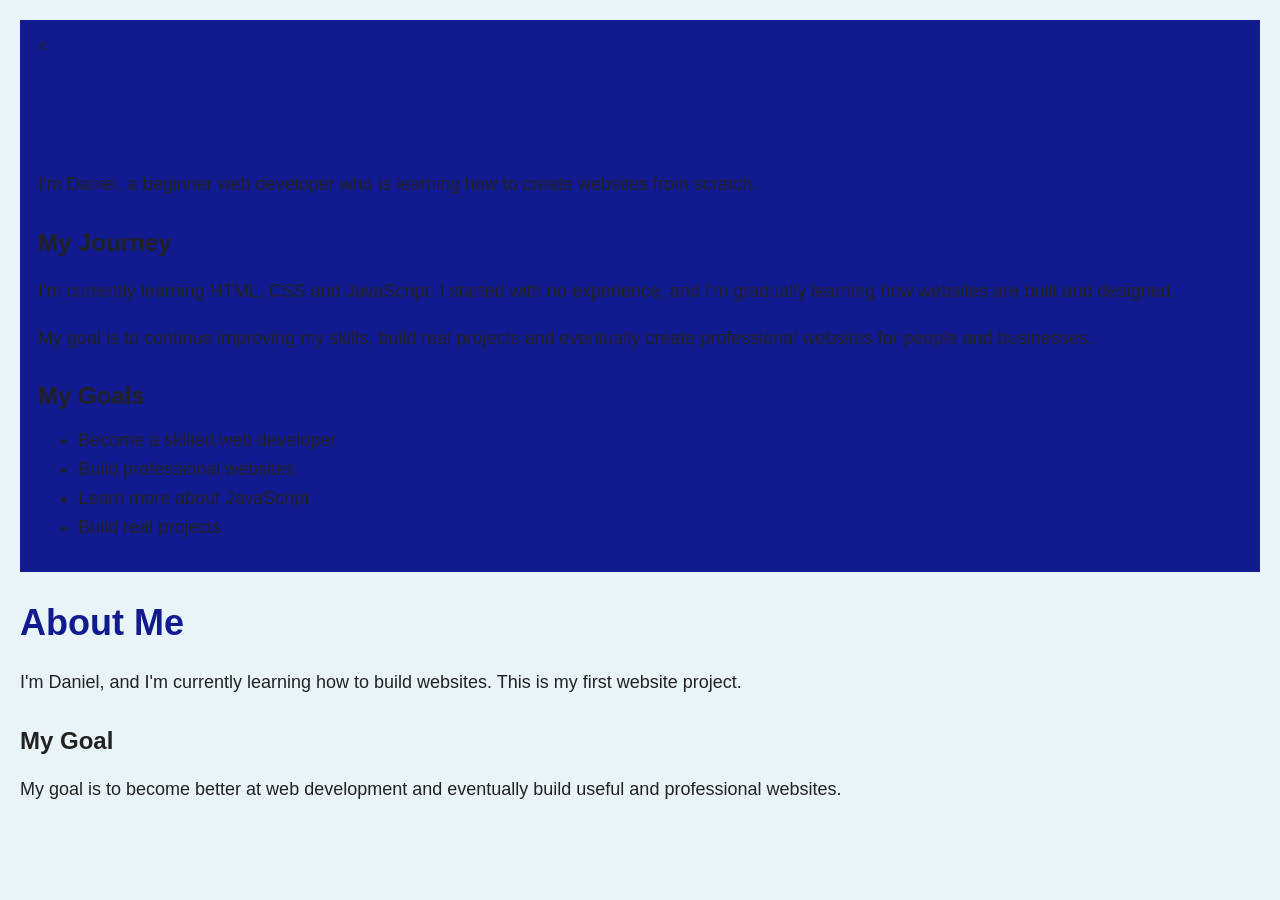
==== about.html @ ca266434 "Add files via upload" ====
<!DOCTYPE html>
<html>
<head>
    <title>About Me</title>
    <link rel="stylesheet" href="style.css">
</head>

<body>

    <nav>
        <<section class="about-page">

    <h1>About Me</h1>

    <p class="about-intro">
        I'm Daniel, a beginner web developer who is learning
        how to create websites from scratch.
    </p>

    <div class="about-card">

        <h2>My Journey</h2>

        <p>
            I'm currently learning HTML, CSS and JavaScript.
            I started with no experience, and I'm gradually
            learning how websites are built and designed.
        </p>

        <p>
            My goal is to continue improving my skills,
            build real projects and eventually create
            professional websites for people and businesses.
        </p>

    </div>

    <div class="about-card">

        <h2>My Goals</h2>

        <ul>
            <li>Become a skilled web developer</li>
            <li>Build professional websites</li>
            <li>Learn more about JavaScript</li>
            <li>Build real projects</li>
        </ul>

    </div>

</section>

<script src="script.js"></script>
    </nav>

    <h1>About Me</h1>

    <p>
        I'm Daniel, and I'm currently learning how to build websites.
        This is my first website project.
    </p>

    <h2>My Goal</h2>

    <p>
        My goal is to become better at web development and eventually
        build useful and professional websites.
    </p>

</body>
</html>
---- style.css ----
body {
    font-family: Arial, sans-serif;
    background-color: #e8f4f8;
    color: #222;
    margin: 0;
    padding: 20px;
}

nav {
    background-color: #111b8f;
    padding: 18px;
    margin-bottom: 30px;
}

nav a {
    color: white;
    text-decoration: none;
    margin-right: 30px;
    font-size: 18px;
}

nav a:hover {
    text-decoration: underline;
}

h1 {
    color: #111b8f;
    font-size: 36px;
}

h2 {
    margin-top: 30px;
}

p {
    font-size: 18px;
    line-height: 1.6;
}

li {
    font-size: 18px;
    margin-bottom: 8px;
}

button {
    background-color: #111b8f;
    color: white;
    border: none;
    padding: 15px 25px;
    border-radius: 8px;
    font-size: 16px;
    cursor: pointer;
}

button:hover {
    background-color: #080d5c;
}.hero {
    text-align: center;
    padding: 60px 20px;
    max-width: 700px;
    margin: auto;
}

.hero h1 {
    font-size: 45px;
    margin-bottom: 20px;
}

.hero p {
    font-size: 20px;
    line-height: 1.6;
    margin-bottom: 30px;
}

.hero-button {
    display: inline-block;
    background-color: #111b8f;
    color: white;
    text-decoration: none;
    padding: 15px 25px;
    border-radius: 8px;
    font-size: 18px;
}

.hero-button:hover {
    background-color: #080d5c;
}@media (max-width: 600px) {    .skills-container {
        flex-direction: column;
    }
    nav {    .services {
        flex-direction: column;
    }
        text-align: center;
    }

    nav a {
        display: block;
        margin: 10px 0;
    }

    .hero h1 {
        font-size: 32px;
    }

    .hero p {
        font-size: 17px;
    }
}.services {
    display: flex;
    gap: 20px;
    max-width: 1000px;
    margin: 40px auto;
    flex-wrap: wrap;
}

.card {
    background-color: white;
    padding: 25px;
    border-radius: 12px;
    flex: 1;
    min-width: 220px;
    box-shadow: 0 4px 10px rgba(0, 0, 0, 0.1);
}

.card h2 {
    color: #111b8f;
    margin-top: 0;
}

.card p {
    font-size: 16px;
}.contact-container {
    max-width: 600px;
    margin: 40px auto;
}

.contact-container h1 {
    text-align: center;
}

.contact-container > p {
    text-align: center;
}

form {
    background-color: white;
    padding: 30px;
    border-radius: 12px;
    box-shadow: 0 4px 10px rgba(0, 0, 0, 0.1);
    margin-top: 30px;
}

label {
    display: block;
    margin-top: 15px;
    margin-bottom: 6px;
    font-weight: bold;
}

input,
textarea {
    width: 100%;
    box-sizing: border-box;
    padding: 12px;
    border: 1px solid #ccc;
    border-radius: 6px;
    font-size: 16px;
}

textarea {
    resize: vertical;
}

form button {
    margin-top: 20px;
    width: 100%;
}.skills {
    max-width: 1000px;
    margin: 50px auto;
    text-align: center;
}

.skills h2 {
    font-size: 30px;
    color: #111b8f;
}

.skills-container {
    display: flex;
    gap: 20px;
    margin-top: 30px;
}

.skill {
    background-color: white;
    padding: 25px;
    border-radius: 12px;
    flex: 1;
    box-shadow: 0 4px 10px rgba(0, 0, 0, 0.1);
}

.skill h3 {
    color: #111b8f;
    font-size: 22px;
}#menuButton {
    display: none;
}

#navLinks {
    display: flex;
    gap: 20px;
}

@media (max-width: 600px) {

#menuButton {
    display: none;
}

#navLinks {
    display: flex;
    gap: 20px;
}

@media (max-width: 600px) {
    #menuButton {
        display: block;
        background: transparent;
        color: white;
        font-size: 25px;
        padding: 5px;
    }

    #navLinks {
        display: none;
        flex-direction: column;
        gap: 10px;
        margin-top: 15px;
    }

    #navLinks.show {
        display: flex;
    }
}.about-page {
    max-width: 800px;
    margin: 40px auto;
}

.about-page h1 {
    text-align: center;
    font-size: 40px;
}

.about-intro {
    text-align: center;
    font-size: 20px;
    margin-bottom: 40px;
}

.about-card {
    background-color: white;
    padding: 30px;
    margin-bottom: 25px;
    border-radius: 12px;
    box-shadow: 0 4px 10px rgba(0, 0, 0, 0.1);
}

.about-card h2 {
    color: #111b8f;
    margin-top: 0;
}

.about-card li {
    margin-bottom: 10px;
}.contact-info {
    background-color: white;
    padding: 25px;
    border-radius: 12px;
    margin-bottom: 25px;
    box-shadow: 0 4px 10px rgba(0, 0, 0, 0.1);
}

.contact-info h2 {
    color: #111b8f;
    margin-top: 0;
}
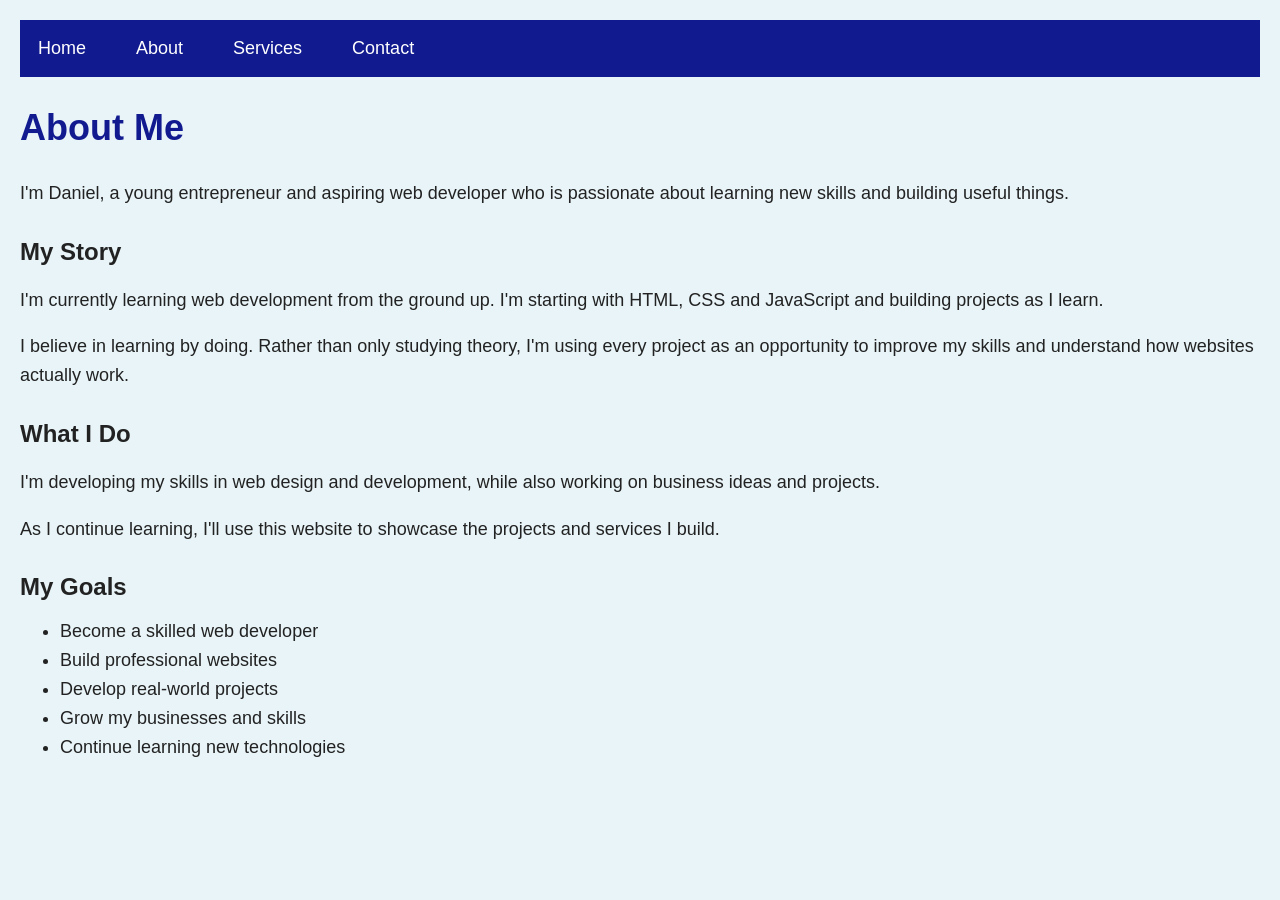
==== commit 2365fbe5: "Revise About Me section and navigation links Updated the About Me section with new content and struc" ====
--- a/about.html
+++ b/about.html
@@ -1,5 +1,6 @@
 <!DOCTYPE html>
 <html>
+
 <head>
     <title>About Me</title>
     <link rel="stylesheet" href="style.css">
@@ -8,64 +9,77 @@
 <body>
 
     <nav>
-        <<section class="about-page">
+        <button id="menuButton">☰</button>
 
-    <h1>About Me</h1>
+        <div id="navLinks">
+            <a href="index.html">Home</a>
+            <a href="about.html">About</a>
+            <a href="services.html">Services</a>
+            <a href="contact.html">Contact</a>
+        </div>
+    </nav>
 
-    <p class="about-intro">
-        I'm Daniel, a beginner web developer who is learning
-        how to create websites from scratch.
-    </p>
+    <section class="about-page">
 
-    <div class="about-card">
+        <h1>About Me</h1>
 
-        <h2>My Journey</h2>
-
-        <p>
-            I'm currently learning HTML, CSS and JavaScript.
-            I started with no experience, and I'm gradually
-            learning how websites are built and designed.
+        <p class="about-intro">
+            I'm Daniel, a young entrepreneur and aspiring web developer
+            who is passionate about learning new skills and building
+            useful things.
         </p>
 
-        <p>
-            My goal is to continue improving my skills,
-            build real projects and eventually create
-            professional websites for people and businesses.
-        </p>
+        <div class="about-card">
 
-    </div>
+            <h2>My Story</h2>
 
-    <div class="about-card">
+            <p>
+                I'm currently learning web development from the ground up.
+                I'm starting with HTML, CSS and JavaScript and building
+                projects as I learn.
+            </p>
 
-        <h2>My Goals</h2>
+            <p>
+                I believe in learning by doing. Rather than only studying
+                theory, I'm using every project as an opportunity to improve
+                my skills and understand how websites actually work.
+            </p>
 
-        <ul>
-            <li>Become a skilled web developer</li>
-            <li>Build professional websites</li>
-            <li>Learn more about JavaScript</li>
-            <li>Build real projects</li>
-        </ul>
+        </div>
 
-    </div>
+        <div class="about-card">
 
-</section>
+            <h2>What I Do</h2>
 
-<script src="script.js"></script>
-    </nav>
+            <p>
+                I'm developing my skills in web design and development,
+                while also working on business ideas and projects.
+            </p>
 
-    <h1>About Me</h1>
+            <p>
+                As I continue learning, I'll use this website to showcase
+                the projects and services I build.
+            </p>
 
-    <p>
-        I'm Daniel, and I'm currently learning how to build websites.
-        This is my first website project.
-    </p>
+        </div>
 
-    <h2>My Goal</h2>
+        <div class="about-card">
 
-    <p>
-        My goal is to become better at web development and eventually
-        build useful and professional websites.
-    </p>
+            <h2>My Goals</h2>
+
+            <ul>
+                <li>Become a skilled web developer</li>
+                <li>Build professional websites</li>
+                <li>Develop real-world projects</li>
+                <li>Grow my businesses and skills</li>
+                <li>Continue learning new technologies</li>
+            </ul>
+
+        </div>
+
+    </section>
+
+    <script src="script.js"></script>
 
 </body>
-</html>+</html>
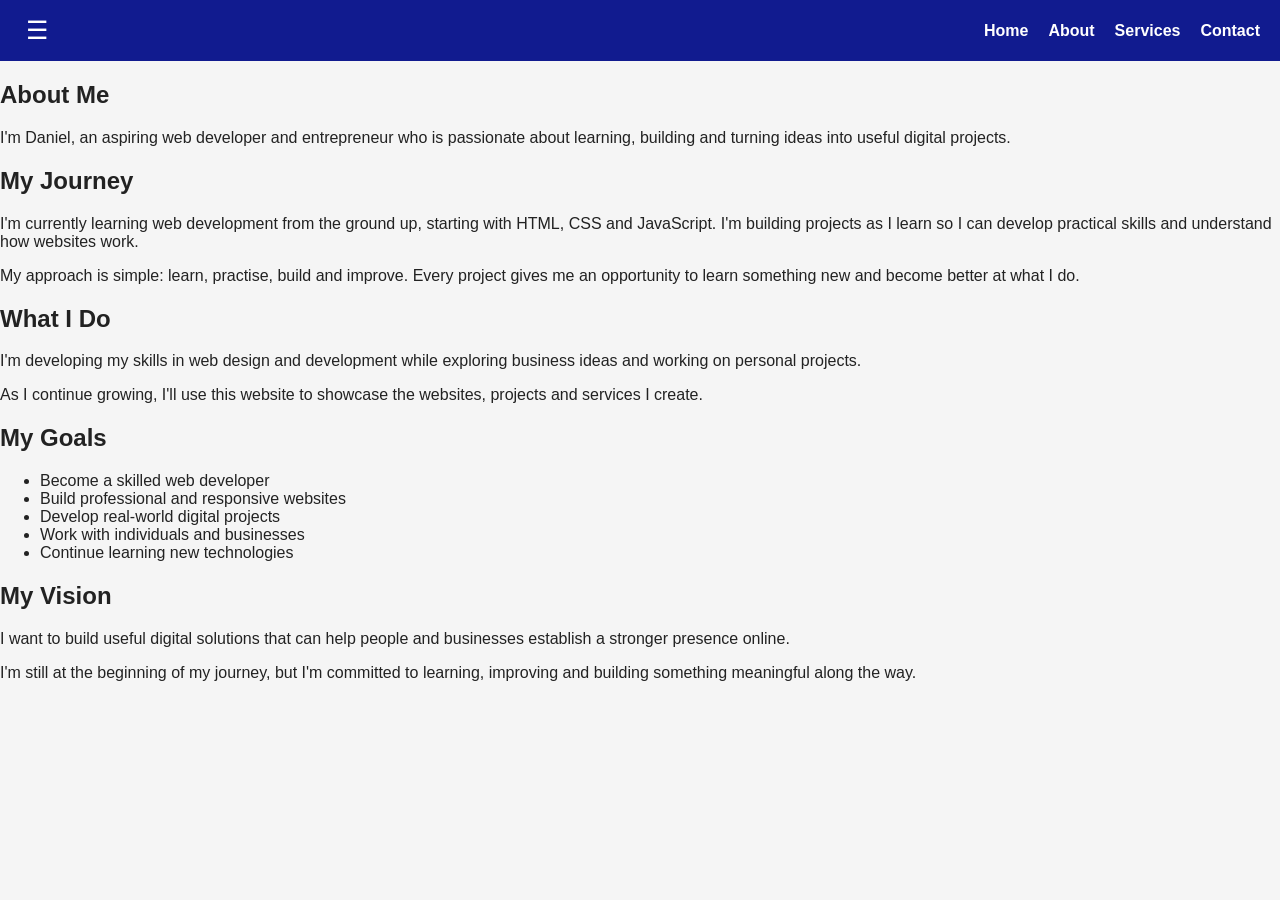
==== commit 06d7917d: "Update about.html" ====
--- a/about.html
+++ b/about.html
@@ -2,12 +2,13 @@
 <html>
 
 <head>
-    <title>About Me</title>
+    <title>About Daniel</title>
     <link rel="stylesheet" href="style.css">
 </head>
 
 <body>
 
+    <!-- Navigation -->
     <nav>
         <button id="menuButton">☰</button>
 
@@ -19,67 +20,99 @@
         </div>
     </nav>
 
+
+    <!-- About Section -->
     <section class="about-page">
 
         <h1>About Me</h1>
 
         <p class="about-intro">
-            I'm Daniel, a young entrepreneur and aspiring web developer
-            who is passionate about learning new skills and building
-            useful things.
+            I'm Daniel, an aspiring web developer and entrepreneur
+            who is passionate about learning, building and turning
+            ideas into useful digital projects.
         </p>
 
+
+        <!-- My Journey -->
         <div class="about-card">
 
-            <h2>My Story</h2>
+            <h2>My Journey</h2>
 
             <p>
-                I'm currently learning web development from the ground up.
-                I'm starting with HTML, CSS and JavaScript and building
-                projects as I learn.
+                I'm currently learning web development from the ground up,
+                starting with HTML, CSS and JavaScript. I'm building
+                projects as I learn so I can develop practical skills
+                and understand how websites work.
             </p>
 
             <p>
-                I believe in learning by doing. Rather than only studying
-                theory, I'm using every project as an opportunity to improve
-                my skills and understand how websites actually work.
+                My approach is simple: learn, practise, build and improve.
+                Every project gives me an opportunity to learn something
+                new and become better at what I do.
             </p>
 
         </div>
 
+
+        <!-- What I Do -->
         <div class="about-card">
 
             <h2>What I Do</h2>
 
             <p>
-                I'm developing my skills in web design and development,
-                while also working on business ideas and projects.
+                I'm developing my skills in web design and development
+                while exploring business ideas and working on personal
+                projects.
             </p>
 
             <p>
-                As I continue learning, I'll use this website to showcase
-                the projects and services I build.
+                As I continue growing, I'll use this website to showcase
+                the websites, projects and services I create.
             </p>
 
         </div>
 
+
+        <!-- My Goals -->
         <div class="about-card">
 
             <h2>My Goals</h2>
 
             <ul>
                 <li>Become a skilled web developer</li>
-                <li>Build professional websites</li>
-                <li>Develop real-world projects</li>
-                <li>Grow my businesses and skills</li>
+                <li>Build professional and responsive websites</li>
+                <li>Develop real-world digital projects</li>
+                <li>Work with individuals and businesses</li>
                 <li>Continue learning new technologies</li>
             </ul>
 
         </div>
 
+
+        <!-- My Vision -->
+        <div class="about-card">
+
+            <h2>My Vision</h2>
+
+            <p>
+                I want to build useful digital solutions that can help
+                people and businesses establish a stronger presence
+                online.
+            </p>
+
+            <p>
+                I'm still at the beginning of my journey, but I'm
+                committed to learning, improving and building something
+                meaningful along the way.
+            </p>
+
+        </div>
+
     </section>
+
 
     <script src="script.js"></script>
 
 </body>
+
 </html>
--- a/style.css
+++ b/style.css
@@ -1,286 +1,240 @@
 body {
+    margin: 0;
     font-family: Arial, sans-serif;
-    background-color: #e8f4f8;
+    background-color: #f5f5f5;
     color: #222;
-    margin: 0;
-    padding: 20px;
-}
+}
+
+
+/* Navigation */
 
 nav {
     background-color: #111b8f;
-    padding: 18px;
-    margin-bottom: 30px;
+    padding: 15px 20px;
+    display: flex;
+    align-items: center;
+    justify-content: space-between;
 }
 
 nav a {
     color: white;
     text-decoration: none;
-    margin-right: 30px;
-    font-size: 18px;
+    margin-left: 20px;
+    font-weight: bold;
 }
 
 nav a:hover {
     text-decoration: underline;
 }
 
-h1 {
-    color: #111b8f;
+#menuButton {
+    background: none;
+    border: none;
+    color: white;
+    font-size: 25px;
+    cursor: pointer;
+}
+
+#navLinks {
+    display: flex;
+    align-items: center;
+}
+
+
+/* Hero Section */
+
+.hero {
+    padding: 100px 20px;
+    text-align: center;
+    background-color: #e9ebff;
+}
+
+.hero-content {
+    max-width: 800px;
+    margin: 0 auto;
+}
+
+.hero-small {
+    font-size: 14px;
+    font-weight: bold;
+    letter-spacing: 3px;
+    margin-bottom: 15px;
+}
+
+.hero h1 {
+    font-size: 52px;
+    margin: 10px 0;
+}
+
+.hero h2 {
+    font-size: 28px;
+    margin: 10px 0 20px;
+}
+
+.hero-content > p:not(.hero-small) {
+    font-size: 18px;
+    line-height: 1.7;
+    max-width: 650px;
+    margin: 0 auto;
+}
+
+.hero-buttons {
+    margin-top: 35px;
+}
+
+.hero-buttons a {
+    display: inline-block;
+    padding: 13px 24px;
+    margin: 5px;
+    text-decoration: none;
+    border-radius: 6px;
+    background-color: #111b8f;
+    color: white;
+    font-weight: bold;
+}
+
+.hero-buttons a:hover {
+    opacity: 0.85;
+}
+
+
+/* Skills Section */
+
+.skills-section {
+    max-width: 1000px;
+    margin: 70px auto;
+    text-align: center;
+    padding: 20px;
+}
+
+.skills-section h2 {
     font-size: 36px;
-}
-
-h2 {
-    margin-top: 30px;
-}
-
-p {
-    font-size: 18px;
+    margin-bottom: 10px;
+}
+
+.skills-section > p {
+    font-size: 17px;
     line-height: 1.6;
 }
 
-li {
-    font-size: 18px;
-    margin-bottom: 8px;
-}
-
-button {
-    background-color: #111b8f;
-    color: white;
-    border: none;
-    padding: 15px 25px;
-    border-radius: 8px;
-    font-size: 16px;
-    cursor: pointer;
-}
-
-button:hover {
-    background-color: #080d5c;
-}.hero {
-    text-align: center;
-    padding: 60px 20px;
-    max-width: 700px;
-    margin: auto;
-}
-
-.hero h1 {
-    font-size: 45px;
-    margin-bottom: 20px;
-}
-
-.hero p {
-    font-size: 20px;
-    line-height: 1.6;
-    margin-bottom: 30px;
-}
-
-.hero-button {
-    display: inline-block;
-    background-color: #111b8f;
-    color: white;
-    text-decoration: none;
-    padding: 15px 25px;
-    border-radius: 8px;
-    font-size: 18px;
-}
-
-.hero-button:hover {
-    background-color: #080d5c;
-}@media (max-width: 600px) {    .skills-container {
-        flex-direction: column;
-    }
-    nav {    .services {
-        flex-direction: column;
-    }
-        text-align: center;
-    }
-
-    nav a {
-        display: block;
-        margin: 10px 0;
-    }
-
-    .hero h1 {
-        font-size: 32px;
-    }
-
-    .hero p {
-        font-size: 17px;
-    }
-}.services {
-    display: flex;
-    gap: 20px;
-    max-width: 1000px;
-    margin: 40px auto;
-    flex-wrap: wrap;
-}
-
-.card {
-    background-color: white;
-    padding: 25px;
-    border-radius: 12px;
-    flex: 1;
-    min-width: 220px;
-    box-shadow: 0 4px 10px rgba(0, 0, 0, 0.1);
-}
-
-.card h2 {
-    color: #111b8f;
-    margin-top: 0;
-}
-
-.card p {
-    font-size: 16px;
-}.contact-container {
-    max-width: 600px;
-    margin: 40px auto;
-}
-
-.contact-container h1 {
-    text-align: center;
-}
-
-.contact-container > p {
-    text-align: center;
-}
-
-form {
+.skills-container {
+    display: grid;
+    grid-template-columns: repeat(2, 1fr);
+    gap: 25px;
+    margin-top: 35px;
+}
+
+.skill-card {
     background-color: white;
     padding: 30px;
     border-radius: 12px;
-    box-shadow: 0 4px 10px rgba(0, 0, 0, 0.1);
-    margin-top: 30px;
-}
-
-label {
-    display: block;
-    margin-top: 15px;
-    margin-bottom: 6px;
-    font-weight: bold;
-}
-
-input,
-textarea {
-    width: 100%;
-    box-sizing: border-box;
-    padding: 12px;
-    border: 1px solid #ccc;
-    border-radius: 6px;
-    font-size: 16px;
-}
-
-textarea {
-    resize: vertical;
-}
-
-form button {
-    margin-top: 20px;
-    width: 100%;
-}.skills {
-    max-width: 1000px;
-    margin: 50px auto;
-    text-align: center;
-}
-
-.skills h2 {
-    font-size: 30px;
-    color: #111b8f;
-}
-
-.skills-container {
-    display: flex;
-    gap: 20px;
-    margin-top: 30px;
-}
-
-.skill {
-    background-color: white;
-    padding: 25px;
-    border-radius: 12px;
-    flex: 1;
-    box-shadow: 0 4px 10px rgba(0, 0, 0, 0.1);
-}
-
-.skill h3 {
+    box-shadow: 0 4px 12px rgba(0, 0, 0, 0.08);
+}
+
+.skill-card h3 {
     color: #111b8f;
     font-size: 22px;
-}#menuButton {
-    display: none;
-}
-
-#navLinks {
-    display: flex;
-    gap: 20px;
-}
-
-@media (max-width: 600px) {
-
-#menuButton {
-    display: none;
-}
-
-#navLinks {
-    display: flex;
-    gap: 20px;
-}
-
-@media (max-width: 600px) {
-    #menuButton {
-        display: block;
-        background: transparent;
-        color: white;
-        font-size: 25px;
-        padding: 5px;
-    }
-
-    #navLinks {
-        display: none;
-        flex-direction: column;
-        gap: 10px;
-        margin-top: 15px;
-    }
-
-    #navLinks.show {
-        display: flex;
-    }
-}.about-page {
-    max-width: 800px;
-    margin: 40px auto;
-}
-
-.about-page h1 {
+}
+
+
+/* Projects Section */
+
+.projects-section {
+    max-width: 1000px;
+    margin: 70px auto;
+    padding: 20px;
     text-align: center;
-    font-size: 40px;
-}
-
-.about-intro {
-    text-align: center;
-    font-size: 20px;
-    margin-bottom: 40px;
-}
-
-.about-card {
+}
+
+.projects-section h2 {
+    font-size: 36px;
+    margin-bottom: 10px;
+}
+
+.projects-section > p {
+    font-size: 17px;
+    line-height: 1.6;
+}
+
+.projects-container {
+    display: grid;
+    grid-template-columns: repeat(2, 1fr);
+    gap: 25px;
+    margin-top: 35px;
+}
+
+.project-card {
     background-color: white;
     padding: 30px;
-    margin-bottom: 25px;
     border-radius: 12px;
-    box-shadow: 0 4px 10px rgba(0, 0, 0, 0.1);
-}
-
-.about-card h2 {
+    box-shadow: 0 4px 12px rgba(0, 0, 0, 0.08);
+}
+
+.project-card h3 {
     color: #111b8f;
-    margin-top: 0;
-}
-
-.about-card li {
-    margin-bottom: 10px;
-}.contact-info {
-    background-color: white;
-    padding: 25px;
-    border-radius: 12px;
-    margin-bottom: 25px;
-    box-shadow: 0 4px 10px rgba(0, 0, 0, 0.1);
-}
-
-.contact-info h2 {
-    color: #111b8f;
-    margin-top: 0;
-}+    font-size: 22px;
+}
+
+.project-card p {
+    line-height: 1.6;
+}
+
+.project-card a {
+    display: inline-block;
+    margin-top: 15px;
+    padding: 11px 20px;
+    background-color: #111b8f;
+    color: white;
+    text-decoration: none;
+    border-radius: 6px;
+    font-weight: bold;
+}
+
+.project-card a:hover {
+    opacity: 0.85;
+}
+
+
+/* Mobile Layout */
+
+@media (max-width: 600px) {
+
+    nav {
+        flex-direction: column;
+        gap: 15px;
+    }
+
+    #navLinks {
+        flex-direction: column;
+        gap: 15px;
+    }
+
+    nav a {
+        margin-left: 0;
+    }
+
+    .hero {
+        padding: 70px 20px;
+    }
+
+    .hero h1 {
+        font-size: 38px;
+    }
+
+    .hero h2 {
+        font-size: 22px;
+    }
+
+    .hero-content > p:not(.hero-small) {
+        font-size: 16px;
+    }
+
+    .skills-container {
+        grid-template-columns: 1fr;
+    }
+
+    .projects-container {
+        grid-template-columns: 1fr;
+    }
+
+    }
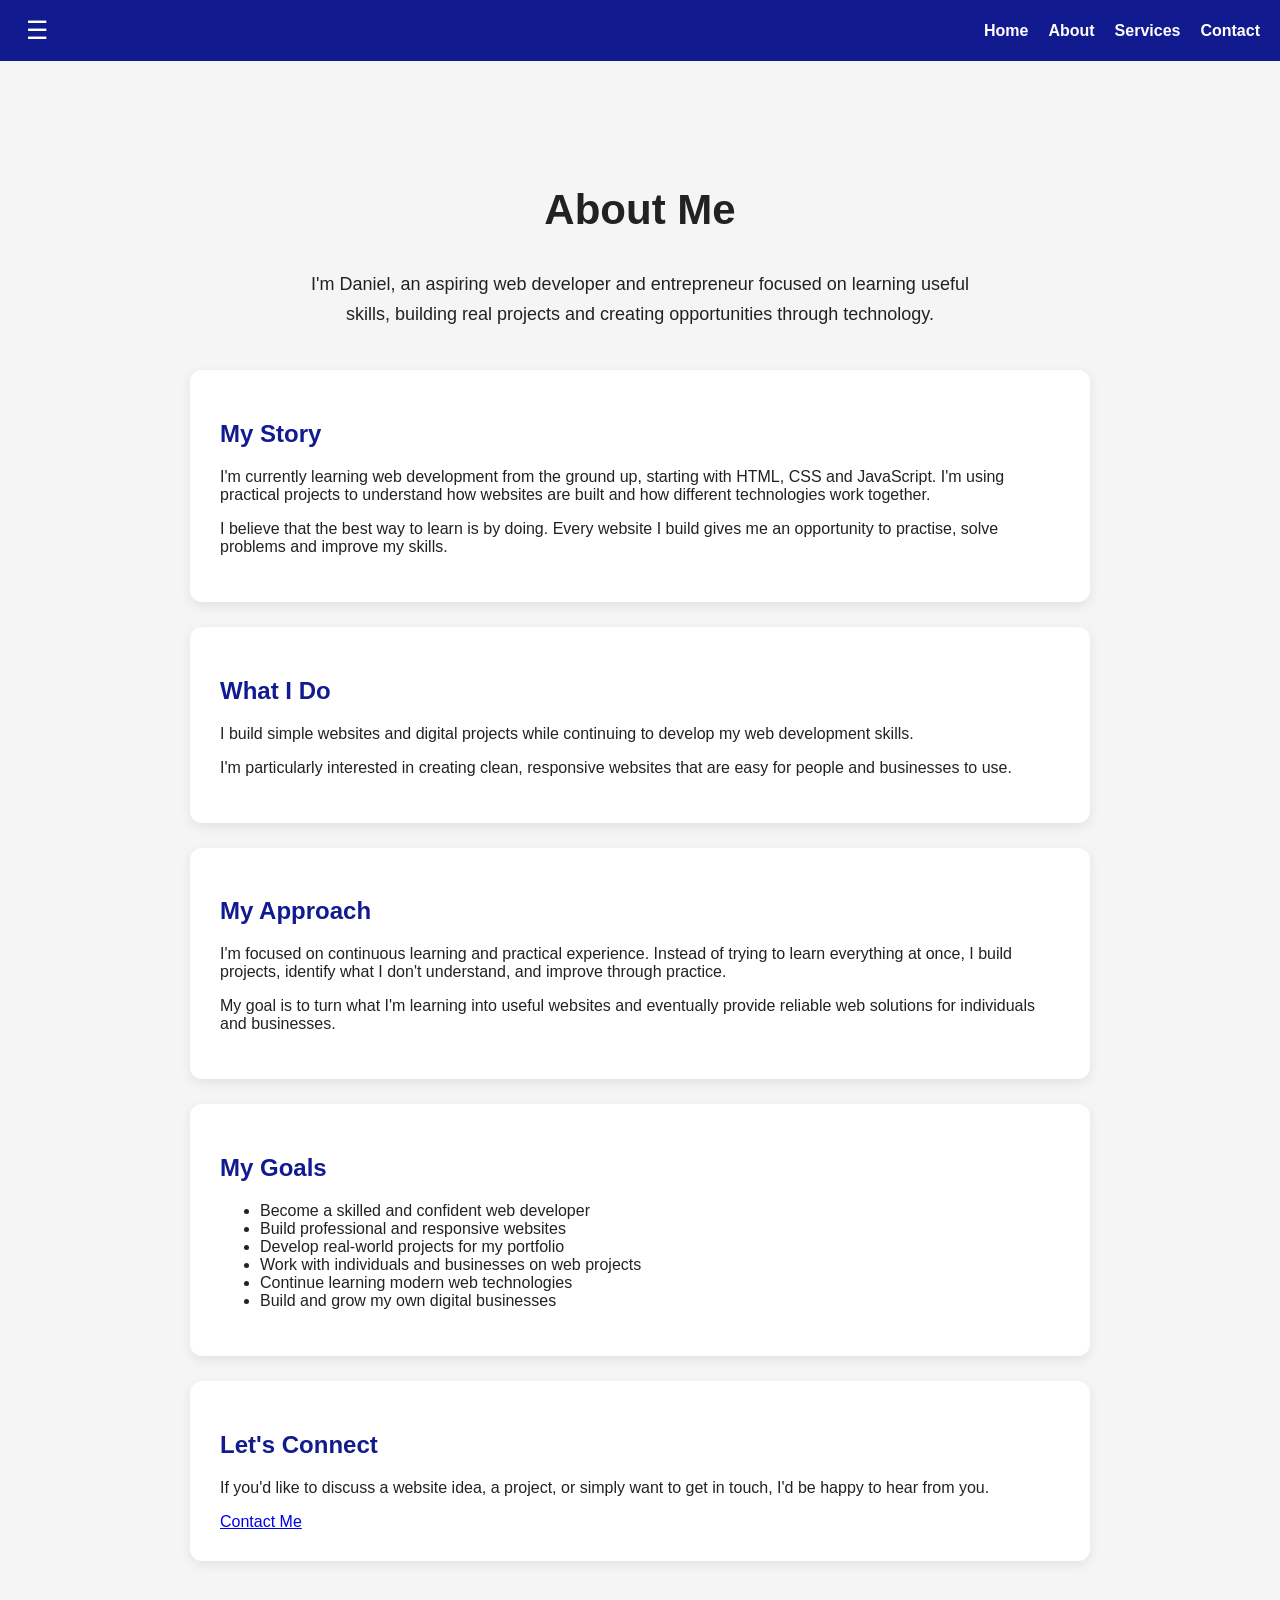
==== commit 9c145ec0: "Revise content and structure in about.html" ====
--- a/about.html
+++ b/about.html
@@ -21,34 +21,34 @@
     </nav>
 
 
-    <!-- About Section -->
+    <!-- About Page -->
     <section class="about-page">
 
         <h1>About Me</h1>
 
         <p class="about-intro">
             I'm Daniel, an aspiring web developer and entrepreneur
-            who is passionate about learning, building and turning
-            ideas into useful digital projects.
+            focused on learning useful skills, building real projects
+            and creating opportunities through technology.
         </p>
 
 
-        <!-- My Journey -->
+        <!-- My Story -->
         <div class="about-card">
 
-            <h2>My Journey</h2>
+            <h2>My Story</h2>
 
             <p>
                 I'm currently learning web development from the ground up,
-                starting with HTML, CSS and JavaScript. I'm building
-                projects as I learn so I can develop practical skills
-                and understand how websites work.
+                starting with HTML, CSS and JavaScript. I'm using practical
+                projects to understand how websites are built and how
+                different technologies work together.
             </p>
 
             <p>
-                My approach is simple: learn, practise, build and improve.
-                Every project gives me an opportunity to learn something
-                new and become better at what I do.
+                I believe that the best way to learn is by doing. Every
+                website I build gives me an opportunity to practise,
+                solve problems and improve my skills.
             </p>
 
         </div>
@@ -60,14 +60,35 @@
             <h2>What I Do</h2>
 
             <p>
-                I'm developing my skills in web design and development
-                while exploring business ideas and working on personal
-                projects.
+                I build simple websites and digital projects while
+                continuing to develop my web development skills.
             </p>
 
             <p>
-                As I continue growing, I'll use this website to showcase
-                the websites, projects and services I create.
+                I'm particularly interested in creating clean,
+                responsive websites that are easy for people and
+                businesses to use.
+            </p>
+
+        </div>
+
+
+        <!-- My Approach -->
+        <div class="about-card">
+
+            <h2>My Approach</h2>
+
+            <p>
+                I'm focused on continuous learning and practical
+                experience. Instead of trying to learn everything at
+                once, I build projects, identify what I don't understand,
+                and improve through practice.
+            </p>
+
+            <p>
+                My goal is to turn what I'm learning into useful
+                websites and eventually provide reliable web solutions
+                for individuals and businesses.
             </p>
 
         </div>
@@ -79,38 +100,41 @@
             <h2>My Goals</h2>
 
             <ul>
-                <li>Become a skilled web developer</li>
+                <li>Become a skilled and confident web developer</li>
+
                 <li>Build professional and responsive websites</li>
-                <li>Develop real-world digital projects</li>
-                <li>Work with individuals and businesses</li>
-                <li>Continue learning new technologies</li>
+
+                <li>Develop real-world projects for my portfolio</li>
+
+                <li>Work with individuals and businesses on web projects</li>
+
+                <li>Continue learning modern web technologies</li>
+
+                <li>Build and grow my own digital businesses</li>
             </ul>
 
         </div>
 
 
-        <!-- My Vision -->
+        <!-- Call To Action -->
         <div class="about-card">
 
-            <h2>My Vision</h2>
+            <h2>Let's Connect</h2>
 
             <p>
-                I want to build useful digital solutions that can help
-                people and businesses establish a stronger presence
-                online.
+                If you'd like to discuss a website idea, a project,
+                or simply want to get in touch, I'd be happy to hear
+                from you.
             </p>
 
-            <p>
-                I'm still at the beginning of my journey, but I'm
-                committed to learning, improving and building something
-                meaningful along the way.
-            </p>
+            <a href="contact.html">Contact Me</a>
 
         </div>
 
     </section>
 
 
+    <!-- JavaScript -->
     <script src="script.js"></script>
 
 </body>
--- a/style.css
+++ b/style.css
@@ -23,10 +23,6 @@
     font-weight: bold;
 }
 
-nav a:hover {
-    text-decoration: underline;
-}
-
 #menuButton {
     background: none;
     border: none;
@@ -41,7 +37,7 @@
 }
 
 
-/* Hero Section */
+/* Hero */
 
 .hero {
     padding: 100px 20px;
@@ -58,7 +54,6 @@
     font-size: 14px;
     font-weight: bold;
     letter-spacing: 3px;
-    margin-bottom: 15px;
 }
 
 .hero h1 {
@@ -68,7 +63,6 @@
 
 .hero h2 {
     font-size: 28px;
-    margin: 10px 0 20px;
 }
 
 .hero-content > p:not(.hero-small) {
@@ -93,12 +87,8 @@
     font-weight: bold;
 }
 
-.hero-buttons a:hover {
-    opacity: 0.85;
-}
-
-
-/* Skills Section */
+
+/* Skills */
 
 .skills-section {
     max-width: 1000px;
@@ -109,12 +99,6 @@
 
 .skills-section h2 {
     font-size: 36px;
-    margin-bottom: 10px;
-}
-
-.skills-section > p {
-    font-size: 17px;
-    line-height: 1.6;
 }
 
 .skills-container {
@@ -128,55 +112,38 @@
     background-color: white;
     padding: 30px;
     border-radius: 12px;
-    box-shadow: 0 4px 12px rgba(0, 0, 0, 0.08);
+    box-shadow: 0 4px 12px rgba(0,0,0,0.08);
 }
 
 .skill-card h3 {
     color: #111b8f;
-    font-size: 22px;
-}
-
-
-/* Projects Section */
+}
+
+
+/* Projects */
 
 .projects-section {
     max-width: 1000px;
     margin: 70px auto;
     padding: 20px;
     text-align: center;
-}
-
-.projects-section h2 {
-    font-size: 36px;
-    margin-bottom: 10px;
-}
-
-.projects-section > p {
-    font-size: 17px;
-    line-height: 1.6;
 }
 
 .projects-container {
     display: grid;
     grid-template-columns: repeat(2, 1fr);
     gap: 25px;
-    margin-top: 35px;
 }
 
 .project-card {
     background-color: white;
     padding: 30px;
     border-radius: 12px;
-    box-shadow: 0 4px 12px rgba(0, 0, 0, 0.08);
+    box-shadow: 0 4px 12px rgba(0,0,0,0.08);
 }
 
 .project-card h3 {
     color: #111b8f;
-    font-size: 22px;
-}
-
-.project-card p {
-    line-height: 1.6;
 }
 
 .project-card a {
@@ -187,31 +154,159 @@
     color: white;
     text-decoration: none;
     border-radius: 6px;
-    font-weight: bold;
-}
-
-.project-card a:hover {
-    opacity: 0.85;
-}
-
-
-/* Mobile Layout */
+}
+
+
+/* About */
+
+.about-page {
+    max-width: 900px;
+    margin: 70px auto;
+    padding: 20px;
+    text-align: center;
+}
+
+.about-page h1 {
+    font-size: 42px;
+}
+
+.about-intro {
+    max-width: 700px;
+    margin: 0 auto 40px;
+    font-size: 18px;
+    line-height: 1.7;
+}
+
+.about-card {
+    background-color: white;
+    padding: 30px;
+    margin-bottom: 25px;
+    border-radius: 12px;
+    text-align: left;
+    box-shadow: 0 4px 12px rgba(0,0,0,0.08);
+}
+
+.about-card h2 {
+    color: #111b8f;
+}
+
+
+/* Services */
+
+.services-page {
+    max-width: 1000px;
+    margin: 70px auto;
+    padding: 20px;
+    text-align: center;
+}
+
+.services-intro {
+    max-width: 700px;
+    margin: 0 auto 40px;
+    line-height: 1.7;
+}
+
+.services-container {
+    display: grid;
+    grid-template-columns: repeat(2, 1fr);
+    gap: 25px;
+}
+
+.service-card {
+    background-color: white;
+    padding: 30px;
+    border-radius: 12px;
+    text-align: left;
+    box-shadow: 0 4px 12px rgba(0,0,0,0.08);
+}
+
+.service-card h2 {
+    color: #111b8f;
+}
+
+
+/* Contact */
+
+.contact-section {
+    max-width: 1000px;
+    margin: 70px auto;
+    padding: 20px;
+    text-align: center;
+}
+
+.contact-container {
+    display: grid;
+    grid-template-columns: 1fr 1fr;
+    gap: 25px;
+}
+
+.contact-info,
+.contact-form {
+    background-color: white;
+    padding: 30px;
+    border-radius: 12px;
+    text-align: left;
+    box-shadow: 0 4px 12px rgba(0,0,0,0.08);
+}
+
+.contact-info h2,
+.contact-form h2 {
+    color: #111b8f;
+}
+
+.contact-form label {
+    display: block;
+    margin-top: 15px;
+    margin-bottom: 6px;
+    font-weight: bold;
+}
+
+.contact-form input,
+.contact-form textarea {
+    width: 100%;
+    padding: 12px;
+    box-sizing: border-box;
+}
+
+.contact-form button {
+    margin-top: 20px;
+    padding: 13px 24px;
+    background-color: #111b8f;
+    color: white;
+    border: none;
+    border-radius: 6px;
+}
+
+
+/* MOBILE */
 
 @media (max-width: 600px) {
 
     nav {
-        flex-direction: column;
-        gap: 15px;
+        display: block;
+        padding: 15px 20px;
+    }
+
+    #menuButton {
+        display: block;
+        margin-bottom: 10px;
     }
 
     #navLinks {
-        flex-direction: column;
-        gap: 15px;
-    }
-
-    nav a {
-        margin-left: 0;
-    }
+        display: none;
+        width: 100%;
+        text-align: center;
+    }
+
+    #navLinks.show {
+        display: block;
+    }
+
+    #navLinks a {
+        display: block;
+        margin: 12px 0;
+    }
+
 
     .hero {
         padding: 70px 20px;
@@ -225,16 +320,575 @@
         font-size: 22px;
     }
 
-    .hero-content > p:not(.hero-small) {
-        font-size: 16px;
-    }
 
     .skills-container {
         grid-template-columns: 1fr;
     }
 
+
     .projects-container {
         grid-template-columns: 1fr;
     }
 
-    }
+
+    .about-page {
+        margin: 40px auto;
+        padding: 15px;
+    }
+
+    .about-page h1 {
+        font-size: 34px;
+    }
+
+    .about-card {
+        padding: 22px;
+    }
+
+
+    .services-page {
+        margin: 40px auto;
+        padding: 15px;
+    }
+
+    .services-container {
+        grid-template-columns: 1fr;
+    }
+
+    .service-card {
+        padding: 22px;
+    }
+
+
+    .contact-section {
+        margin: 40px auto;
+        padding: 15px;
+    }
+
+    .contact-container {
+        grid-template-columns: 1fr;
+    }
+
+    .contact-info,
+    .contact-form {
+        padding: 22px;
+    }
+
+        }body {
+    margin: 0;
+    font-family: Arial, sans-serif;
+    background-color: #f5f5f5;
+    color: #222;
+}
+
+
+/* Navigation */
+
+nav {
+    background-color: #111b8f;
+    padding: 15px 20px;
+    display: flex;
+    align-items: center;
+    justify-content: space-between;
+}
+
+nav a {
+    color: white;
+    text-decoration: none;
+    margin-left: 20px;
+    font-weight: bold;
+}
+
+#menuButton {
+    background: none;
+    border: none;
+    color: white;
+    font-size: 25px;
+    cursor: pointer;
+}
+
+#navLinks {
+    display: flex;
+    align-items: center;
+}
+
+
+/* Hero */
+
+.hero {
+    padding: 100px 20px;
+    text-align: center;
+    background-color: #e9ebff;
+}
+
+.hero-content {
+    max-width: 800px;
+    margin: 0 auto;
+}
+
+.hero-small {
+    font-size: 14px;
+    font-weight: bold;
+    letter-spacing: 3px;
+}
+
+.hero h1 {
+    font-size: 52px;
+    margin: 10px 0;
+}
+
+.hero h2 {
+    font-size: 28px;
+}
+
+.hero-content > p:not(.hero-small) {
+    font-size: 18px;
+    line-height: 1.7;
+    max-width: 650px;
+    margin: 0 auto;
+}
+
+.hero-buttons {
+    margin-top: 35px;
+}
+
+.hero-buttons a {
+    display: inline-block;
+    padding: 13px 24px;
+    margin: 5px;
+    text-decoration: none;
+    border-radius: 6px;
+    background-color: #111b8f;
+    color: white;
+    font-weight: bold;
+}
+
+
+/* Skills */
+
+.skills-section {
+    max-width: 1000px;
+    margin: 70px auto;
+    text-align: center;
+    padding: 20px;
+}
+
+.skills-section h2 {
+    font-size: 36px;
+}
+
+.skills-container {
+    display: grid;
+    grid-template-columns: repeat(2, 1fr);
+    gap: 25px;
+    margin-top: 35px;
+}
+
+.skill-card {
+    background-color: white;
+    padding: 30px;
+    border-radius: 12px;
+    box-shadow: 0 4px 12px rgba(0,0,0,0.08);
+}
+
+.skill-card h3 {
+    color: #111b8f;
+}
+
+
+/* Projects */
+
+.projects-section {
+    max-width: 1000px;
+    margin: 70px auto;
+    padding: 20px;
+    text-align: center;
+}
+
+.projects-container {
+    display: grid;
+    grid-template-columns: repeat(2, 1fr);
+    gap: 25px;
+}
+
+.project-card {
+    background-color: white;
+    padding: 30px;
+    border-radius: 12px;
+    box-shadow: 0 4px 12px rgba(0,0,0,0.08);
+}
+
+.project-card h3 {
+    color: #111b8f;
+}
+
+.project-card a {
+    display: inline-block;
+    margin-top: 15px;
+    padding: 11px 20px;
+    background-color: #111b8f;
+    color: white;
+    text-decoration: none;
+    border-radius: 6px;
+}
+
+
+/* About */
+
+.about-page {
+    max-width: 900px;
+    margin: 70px auto;
+    padding: 20px;
+    text-align: center;
+}
+
+.about-page h1 {
+    font-size: 42px;
+}
+
+.about-intro {
+    max-width: 700px;
+    margin: 0 auto 40px;
+    font-size: 18px;
+    line-height: 1.7;
+}
+
+.about-card {
+    background-color: white;
+    padding: 30px;
+    margin-bottom: 25px;
+    border-radius: 12px;
+    text-align: left;
+    box-shadow: 0 4px 12px rgba(0,0,0,0.08);
+}
+
+.about-card h2 {
+    color: #111b8f;
+}
+
+
+/* Services */
+
+.services-page {
+    max-width: 1000px;
+    margin: 70px auto;
+    padding: 20px;
+    text-align: center;
+}
+
+.services-intro {
+    max-width: 700px;
+    margin: 0 auto 40px;
+    line-height: 1.7;
+}
+
+.services-container {
+    display: grid;
+    grid-template-columns: repeat(2, 1fr);
+    gap: 25px;
+}
+
+.service-card {
+    background-color: white;
+    padding: 30px;
+    border-radius: 12px;
+    text-align: left;
+    box-shadow: 0 4px 12px rgba(0,0,0,0.08);
+}
+
+.service-card h2 {
+    color: #111b8f;
+}
+
+
+/* Contact */
+
+.contact-section {
+    max-width: 1000px;
+    margin: 70px auto;
+    padding: 20px;
+    text-align: center;
+}
+
+.contact-container {
+    display: grid;
+    grid-template-columns: 1fr 1fr;
+    gap: 25px;
+}
+
+.contact-info,
+.contact-form {
+    background-color: white;
+    padding: 30px;
+    border-radius: 12px;
+    text-align: left;
+    box-shadow: 0 4px 12px rgba(0,0,0,0.08);
+}
+
+.contact-info h2,
+.contact-form h2 {
+    color: #111b8f;
+}
+
+.contact-form label {
+    display: block;
+    margin-top: 15px;
+    margin-bottom: 6px;
+    font-weight: bold;
+}
+
+.contact-form input,
+.contact-form textarea {
+    width: 100%;
+    padding: 12px;
+    box-sizing: border-box;
+}
+
+.contact-form button {
+    margin-top: 20px;
+    padding: 13px 24px;
+    background-color: #111b8f;
+    color: white;
+    border: none;
+    border-radius: 6px;
+}
+
+
+/* MOBILE */
+
+@media (max-width: 600px) {
+
+    nav {
+        display: block;
+        padding: 15px 20px;
+    }
+
+    #menuButton {
+        display: block;
+        margin-bottom: 10px;
+    }
+
+    #navLinks {
+        display: none;
+        width: 100%;
+        text-align: center;
+    }
+
+    #navLinks.show {
+        display: block;
+    }
+
+    #navLinks a {
+        display: block;
+        margin: 12px 0;
+    }
+
+
+    .hero {
+        padding: 70px 20px;
+    }
+
+    .hero h1 {
+        font-size: 38px;
+    }
+
+    .hero h2 {
+        font-size: 22px;
+    }
+
+
+    .skills-container {
+        grid-template-columns: 1fr;
+    }
+
+
+    .projects-container {
+        grid-template-columns: 1fr;
+    }
+
+
+    .about-page {
+        margin: 40px auto;
+        padding: 15px;
+    }
+
+    .about-page h1 {
+        font-size: 34px;
+    }
+
+    .about-card {
+        padding: 22px;
+    }
+
+
+    .services-page {
+        margin: 40px auto;
+        padding: 15px;
+    }
+
+    .services-container {
+        grid-template-columns: 1fr;
+    }
+
+    .service-card {
+        padding: 22px;
+    }
+
+
+    .contact-section {
+        margin: 40px auto;
+        padding: 15px;
+    }
+
+    .contact-container {
+        grid-template-columns: 1fr;
+    }
+
+    .contact-info,
+    .contact-form {
+        padding: 22px;
+    }
+
+    }/* Homepage Extra Sections */
+
+.about-preview {
+    max-width: 800px;
+    margin: 70px auto;
+    padding: 40px 25px;
+    text-align: center;
+    background-color: white;
+    border-radius: 12px;
+    box-shadow: 0 4px 12px rgba(0, 0, 0, 0.08);
+}
+
+.about-preview h2 {
+    color: #111b8f;
+    font-size: 30px;
+    margin-bottom: 15px;
+}
+
+.about-preview p {
+    font-size: 17px;
+    line-height: 1.7;
+    margin-bottom: 25px;
+}
+
+.about-preview a {
+    display: inline-block;
+    padding: 12px 22px;
+    background-color: #111b8f;
+    color: white;
+    text-decoration: none;
+    border-radius: 6px;
+    font-weight: bold;
+}
+
+
+.home-contact {
+    margin: 70px 20px;
+    padding: 60px 25px;
+    text-align: center;
+    background-color: #e9ebff;
+    border-radius: 12px;
+}
+
+.home-contact h2 {
+    font-size: 32px;
+    margin-bottom: 15px;
+}
+
+.home-contact p {
+    max-width: 650px;
+    margin: 0 auto 25px;
+    font-size: 17px;
+    line-height: 1.7;
+}
+
+.home-contact a {
+    display: inline-block;
+    padding: 13px 25px;
+    background-color: #111b8f;
+    color: white;
+    text-decoration: none;
+    border-radius: 6px;
+    font-weight: bold;
+}
+
+
+/* Mobile */
+
+@media (max-width: 600px) {
+
+    .about-preview {
+        margin: 45px 15px;
+        padding: 30px 20px;
+    }
+
+    .about-preview h2 {
+        font-size: 25px;
+    }
+
+    .about-preview p {
+        font-size: 16px;
+    }
+
+    .home-contact {
+        margin: 45px 15px;
+        padding: 45px 20px;
+    }
+
+    .home-contact h2 {
+        font-size: 27px;
+    }
+
+        }/* Improved Project Cards */
+
+.project-card {
+    transition: transform 0.3s ease, box-shadow 0.3s ease;
+}
+
+.project-card:hover {
+    transform: translateY(-5px);
+    box-shadow: 0 8px 20px rgba(0, 0, 0, 0.12);
+}
+
+.project-card p {
+    line-height: 1.7;
+}
+
+.project-card strong {
+    color: #111b8f;
+}
+
+.project-card a {
+    transition: opacity 0.3s ease;
+}
+
+.project-card a:hover {
+    opacity: 0.8;
+}
+
+
+/* Better layout for three projects */
+
+@media (min-width: 601px) {
+
+    .projects-container {
+        grid-template-columns: repeat(3, 1fr);
+    }
+
+}
+
+
+/* Mobile project cards */
+
+@media (max-width: 600px) {
+
+    .projects-container {
+        grid-template-columns: 1fr;
+    }
+
+    .project-card {
+        padding: 25px;
+    }
+
+}
